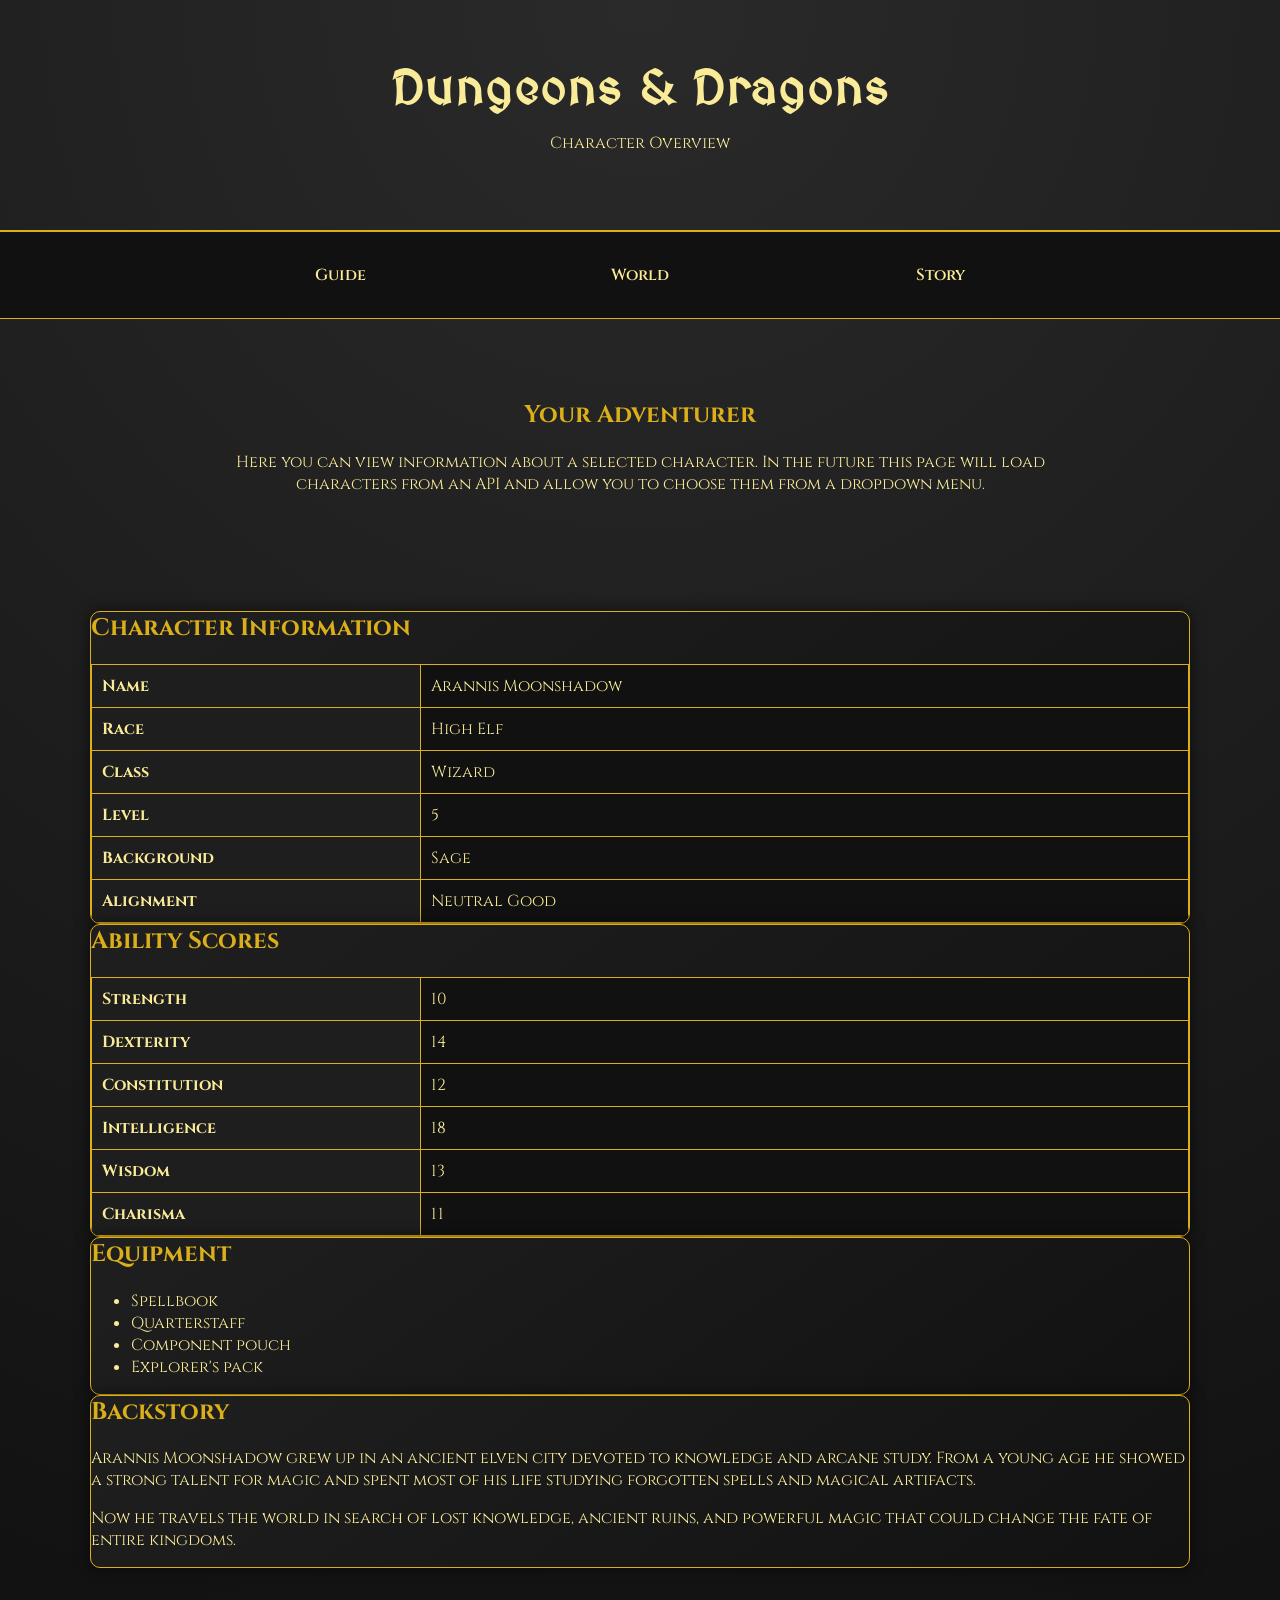
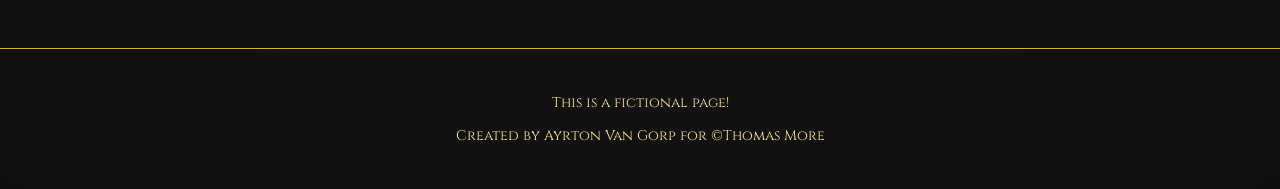
==== Ayrton/student2page2.html @ 3ea4d3ad "Initial commit (vorige repository in deze gekopieerd + aanpassingen aan student2page1)" ====
<!doctype html>
<!-- Name: Ayrton Van Gorp
    Class: 1ITF04
    R-number: r1056967
     -->
<html lang="en">
<head>
    <meta charset="UTF-8">
    <meta name="viewport" content="width=device-width, initial-scale=1.0">
    <title>D&D Character</title>

    <link href="https://fonts.googleapis.com/css2?family=Cinzel:wght@400;600&family=MedievalSharp&display=swap"
          rel="stylesheet">
    <link rel="stylesheet" href="./css/student2.css">

</head>

<body>

<header>
    <h1>Dungeons & Dragons</h1>
    <p>Character Overview</p>
</header>

<nav>

    <div class="navbar-menu">

        <div class="nav-item">
            <a class="nav-link">Guide</a>
            <div class="popover-menu">
                <a href="student2page1.html">Tutorial</a>
                <a href="../lyonn/student4page1.html">Mechanics</a>
            </div>
        </div>

        <div class="nav-item">
            <a class="nav-link">World</a>
            <div class="popover-menu">
                <a href="../Raffaele/student1page1.html">Worldbuilding</a>
                <a href="../lyonn/student4page2.html">Important Events</a>
                <a href="../Raffaele/student1page2.html">Important NPCs</a>
            </div>
        </div>

        <div class="nav-item">
            <a class="nav-link">Story</a>
            <div class="popover-menu">
                <a href="student2page2.html">Characters</a>
                <a href="../Eufrânio/student3page2.html">Rolls</a>
                <a href="../Eufrânio/student3page1.html">Log</a>
            </div>
        </div>

    </div>

</nav>

<section class="hero">
    <h2>Your Adventurer</h2>
    <p>
        Here you can view information about a selected character.
        In the future this page will load characters from an API
        and allow you to choose them from a dropdown menu.
    </p>
</section>

<div class="container">

    <div class="card">

        <h2>Character Information</h2>

        <table class="character-table">

            <tr>
                <th>Name</th>
                <td>Arannis Moonshadow</td>
            </tr>

            <tr>
                <th>Race</th>
                <td>High Elf</td>
            </tr>

            <tr>
                <th>Class</th>
                <td>Wizard</td>
            </tr>

            <tr>
                <th>Level</th>
                <td>5</td>
            </tr>

            <tr>
                <th>Background</th>
                <td>Sage</td>
            </tr>

            <tr>
                <th>Alignment</th>
                <td>Neutral Good</td>
            </tr>

        </table>

    </div>

    <div class="card">

        <h2>Ability Scores</h2>

        <table class="character-table">

            <tr>
                <th>Strength</th>
                <td>10</td>
            </tr>

            <tr>
                <th>Dexterity</th>
                <td>14</td>
            </tr>

            <tr>
                <th>Constitution</th>
                <td>12</td>
            </tr>

            <tr>
                <th>Intelligence</th>
                <td>18</td>
            </tr>

            <tr>
                <th>Wisdom</th>
                <td>13</td>
            </tr>

            <tr>
                <th>Charisma</th>
                <td>11</td>
            </tr>

        </table>

    </div>

    <div class="card">

        <h2>Equipment</h2>

        <ul>
            <li>Spellbook</li>
            <li>Quarterstaff</li>
            <li>Component pouch</li>
            <li>Explorer's pack</li>
        </ul>

    </div>

    <div class="card">

        <h2>Backstory</h2>

        <p>
            Arannis Moonshadow grew up in an ancient elven city devoted to knowledge and arcane study.
            From a young age he showed a strong talent for magic and spent most of his life studying
            forgotten spells and magical artifacts.
        </p>

        <p>
            Now he travels the world in search of lost knowledge, ancient ruins, and powerful magic
            that could change the fate of entire kingdoms.
        </p>

    </div>

</div>

<footer>
    <p>This is a fictional page!</p>
    <p>Created by Ayrton Van Gorp for &copy;<a href="https://www.thomasmore.be/">Thomas More</a></p>
</footer>

</body>
</html>
---- Ayrton/css/student2.css ----
:root {
       --primary: #f9eb98;
       --secondary: #DBAF1A;
       --dark: #1b1b1b;
   }

body {
    margin: 0;
    font-family: 'Cinzel', serif;
    background: radial-gradient(circle at top, #2a2a2a, #0f0f0f);
    color: var(--primary);
}

header {
    text-align: center;
    padding: 60px 20px;
    border-bottom: 2px solid var(--secondary);
}

header h1 {
    font-family: 'MedievalSharp', cursive;
    font-size: 48px;
    letter-spacing: 2px;
    margin: 0;
}

 header h1 a {
     display: flex;
     flex-direction: column;
     align-items: center;

     color: inherit;
     text-decoration: none;
 }

 header h1 a:hover {
     color: inherit;
     text-decoration: none;
 }

 .logo {
     display: block;
     margin-bottom: 10px;
 }

header p {
    color: var(--primary);
}

nav {
    display: flex;
    justify-content: center;
    gap: 30px;
    padding: 20px;
    background: #111;
    border-bottom: 1px solid var(--secondary);
}

nav a {
    color: var(--primary);
    text-decoration: none;
    font-weight: 600;
    transition: .2s;
}

nav a:hover {
    color: var(--secondary);
}

.navbar-menu {
    display: flex;
    justify-content: space-around;
    width: 100%;
    max-width: 900px;
}

.nav-item {
    position: relative;
    flex: 1;
    text-align: center;
}

.nav-link {
    display: block;
    padding: 12px;
    cursor: pointer;
    color: var(--primary);
}

.nav-link:hover {
    color: var(--secondary);
}

.popover-menu {
    position: absolute;
    top: 100%;
    left: 50%;
    transform: translateX(-50%);
    background: #1b1b1b;
    border: 1px solid var(--secondary);
    display: none;
    flex-direction: column;
    min-width: 180px;
    z-index: 1000;
}

.popover-menu a {
    padding: 8px 16px;
    text-decoration: none;
    display: block;
}

.popover-menu a:hover {
    color: var(--secondary);
}

.nav-item:hover .popover-menu,
.nav-item .popover-menu:hover {
    display: flex;
}

.hero {
    text-align: center;
    padding: 60px 20px;
    max-width: 900px;
    margin: auto;
}

.hero h2 {
    color: var(--secondary);
}

.hero p {
    color: var(--primary);
}

.container {
    max-width: 1100px;
    margin: auto;
    padding: 40px 20px;
}

.card {
    background: linear-gradient(145deg, #1f1f1f, #121212);
    border: 1px solid var(--secondary);
    border-radius: 10px;
    padding: 0;
    color: var(--primary);
    box-shadow: 0 0 15px rgba(0, 0, 0, 0.6);
    transition: .25s;
    position: relative;
    overflow: hidden;
}

.card-body {
    padding: 25px;
    color: var(--primary);
}

.card-title {
    color: var(--secondary);
}

.card-text {
    color: var(--primary);
}

.card:hover {
    transform: translateY(-5px);
    box-shadow: 0 10px 25px rgba(0, 0, 0, 0.9);
}

.card::before {
    content: "";
    position: absolute;
    inset: 0;
    background: linear-gradient(
            120deg,
            transparent,
            rgba(255, 255, 255, 0.05),
            transparent
    );
    opacity: 0;
    transition: .3s;
    pointer-events: none;
}

.card:hover::before {
    opacity: 1;
}

.card h2 {
    margin-top: 0;
    color: var(--secondary);
}

.card p,
.card li {
    color: var(--primary);
}

.card strong {
    color: var(--secondary);
}

.badge {
    background-color: var(--secondary);
    color: var(--dark);
    font-family: 'Cinzel', serif;
}

.btn {
    background: var(--secondary);
    border: 1px solid var(--secondary);
    color: var(--dark);
    padding: 12px 22px;
    font-size: 16px;
    font-family: 'Cinzel', serif;
    cursor: pointer;
    border-radius: 6px;
    text-decoration: none;
    transition: .2s;
}

.btn:hover {
    background: var(--primary);
    border-color: var(--primary);
    color: var(--dark);
}

.dice {
    font-size: 28px;
    margin-top: 15px;
}

.character-table {
    width: 100%;
    border-collapse: collapse;
    margin-top: 10px;
}

.character-table th,
.character-table td {
    border: 1px solid var(--secondary);
    padding: 10px;
    text-align: left;
}

.character-table th {
    background: #1e1e1e;
    color: var(--primary);
    width: 30%;
}

.character-table td {
    background: #111;
    color: var(--primary);
}

footer {
    text-align: center;
    padding: 30px;
    border-top: 1px solid var(--secondary);
    margin-top: 40px;
    font-size: 14px;
    color: var(--primary);
}

footer a {
    color: var(--primary);
    text-decoration: none;
}

footer a:hover {
    color: var(--secondary);
}

/* Small screens */
@media (max-width: 767px) {

    header {
        padding: 40px 15px;
    }

    header h1 {
        font-size: 36px;
    }

    nav {
        padding: 15px 10px;
    }

    .navbar-menu {
        flex-direction: column;
        gap: 5px;
    }

    .nav-item {
        width: 100%;
    }

    .popover-menu {
        position: static;
        transform: none;
        width: 100%;
    }

    .hero {
        padding: 40px 20px;
    }

    .container {
        padding: 30px 15px;
    }

    .card-body {
        padding: 20px;
    }
}


/* Medium screens */
@media (min-width: 768px) {

    .navbar-menu {
        flex-direction: row;
    }

    .hero {
        padding: 60px 20px;
    }
}


/* Large screens */
@media (min-width: 992px) {

    header h1 {
        font-size: 48px;
    }

    .card-body {
        padding: 25px;
    }
}
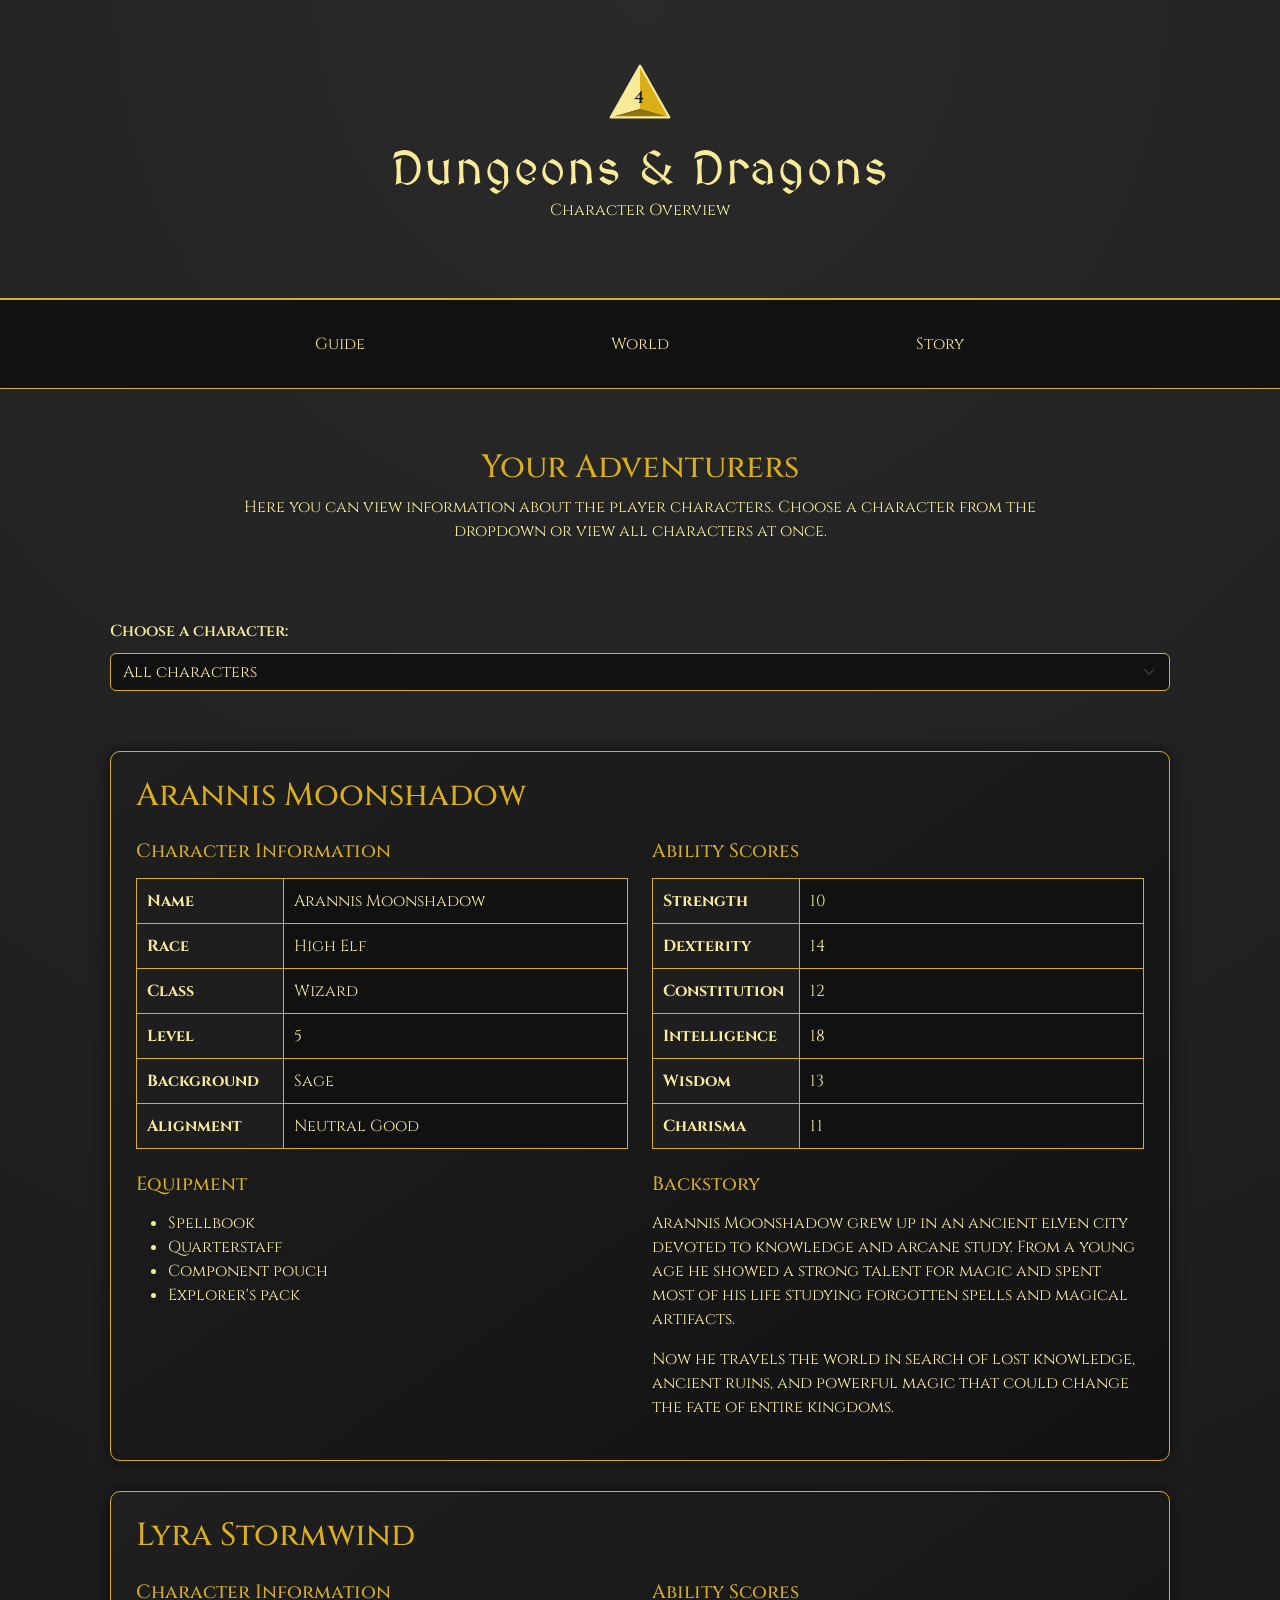
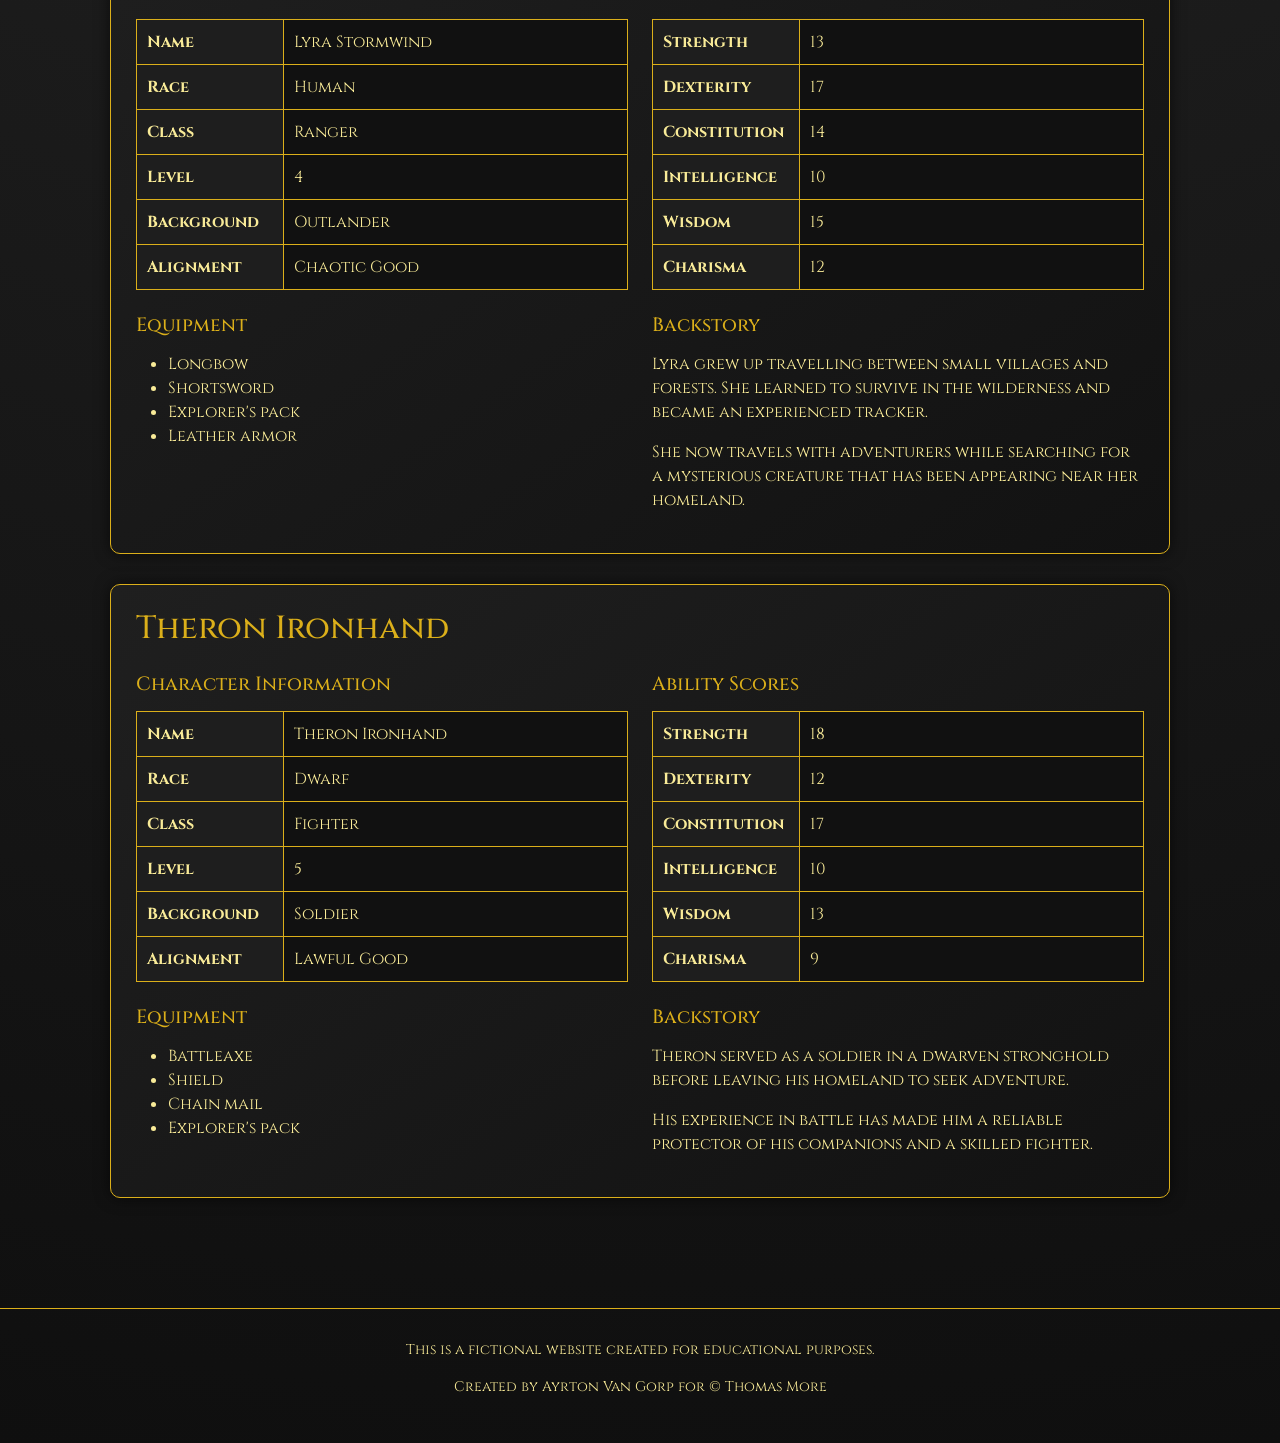
==== commit d5c452d4: "Aanpassingen student2page2" ====
--- a/Ayrton/student2page2.html
+++ b/Ayrton/student2page2.html
@@ -2,30 +2,81 @@
 <!-- Name: Ayrton Van Gorp
     Class: 1ITF04
     R-number: r1056967
-     -->
+-->
 <html lang="en">
+
 <head>
     <meta charset="UTF-8">
     <meta name="viewport" content="width=device-width, initial-scale=1.0">
+
+    <meta name="author" content="Ayrton Van Gorp">
+    <meta name="description" content="Information about the player characters in the Dungeons & Dragons campaign">
+
     <title>D&D Character</title>
 
+    <!-- Google Fonts -->
     <link href="https://fonts.googleapis.com/css2?family=Cinzel:wght@400;600&family=MedievalSharp&display=swap"
           rel="stylesheet">
+
+    <!-- Bootstrap -->
+    <link href="../common/css/bootstrap.min.css"
+          rel="stylesheet">
+
+    <!-- CSS Stylesheet -->
     <link rel="stylesheet" href="./css/student2.css">
-
 </head>
-
 <body>
-
 <header>
-    <h1>Dungeons & Dragons</h1>
+    <h1>
+        <a href="../index.html" aria-label="Go to homepage">
+            <svg
+                    class="logo"
+                    width="70"
+                    height="70"
+                    viewBox="0 0 100 100"
+                    xmlns="http://www.w3.org/2000/svg"
+                    aria-hidden="true"
+            >
+                <polygon
+                        points="50,8 8,82 50,70"
+                        fill="#f9eb98"
+                />
+                <polygon
+                        points="50,8 92,82 50,70"
+                        fill="#DBAF1A"
+                />
+                <polygon
+                        points="8,82 92,82 50,70"
+                        fill="#8f7310"
+                />
+                <polygon
+                        points="50,8 92,82 8,82"
+                        fill="none"
+                        stroke="#f9eb98"
+                        stroke-width="3"
+                        stroke-linejoin="round"
+                />
+                <text
+                        x="50"
+                        y="62"
+                        text-anchor="middle"
+                        font-family="Cinzel, serif"
+                        font-size="24"
+                        font-weight="600"
+                        fill="#1b1b1b"
+                >
+                    4
+                </text>
+            </svg>
+            Dungeons & Dragons
+        </a>
+    </h1>
+
     <p>Character Overview</p>
 </header>
-
+<!-- Navigation -->
 <nav>
-
     <div class="navbar-menu">
-
         <div class="nav-item">
             <a class="nav-link">Guide</a>
             <div class="popover-menu">
@@ -33,6 +84,7 @@
                 <a href="../lyonn/student4page1.html">Mechanics</a>
             </div>
         </div>
+
 
         <div class="nav-item">
             <a class="nav-link">World</a>
@@ -42,7 +94,6 @@
                 <a href="../Raffaele/student1page2.html">Important NPCs</a>
             </div>
         </div>
-
         <div class="nav-item">
             <a class="nav-link">Story</a>
             <div class="popover-menu">
@@ -51,138 +102,345 @@
                 <a href="../Eufrânio/student3page1.html">Log</a>
             </div>
         </div>
-
     </div>
-
 </nav>
-
-<section class="hero">
-    <h2>Your Adventurer</h2>
+<main>
+    <section class="hero">
+        <h2>Your Adventurers</h2>
+        <p>
+            Here you can view information about the player characters.
+            Choose a character from the dropdown or view all characters at once.
+        </p>
+    </section>
+    <section
+            class="character-selector container"
+            aria-label="Character selection"
+    >
+        <label for="character-select">
+            Choose a character:
+        </label>
+        <select
+                id="character-select"
+                class="form-select"
+        >
+            <option value="all">All characters</option>
+            <option value="arannis">Arannis Moonshadow</option>
+            <option value="lyra">Lyra Stormwind</option>
+            <option value="theron">Theron Ironhand</option>
+        </select>
+    </section>
+    <section
+            class="container"
+            id="characters"
+            aria-label="Player characters"
+    >
+        <article
+                class="character card"
+                data-character="arannis"
+        >
+            <div class="card-body">
+                <h2>Arannis Moonshadow</h2>
+                <div class="row g-4">
+                    <div class="col-12 col-lg-6">
+                        <h3>Character Information</h3>
+                        <table class="character-table">
+                            <tr>
+                                <th>Name</th>
+                                <td>Arannis Moonshadow</td>
+                            </tr>
+                            <tr>
+                                <th>Race</th>
+                                <td>High Elf</td>
+                            </tr>
+                            <tr>
+                                <th>Class</th>
+                                <td>Wizard</td>
+                            </tr>
+                            <tr>
+                                <th>Level</th>
+                                <td>5</td>
+                            </tr>
+                            <tr>
+                                <th>Background</th>
+                                <td>Sage</td>
+                            </tr>
+                            <tr>
+                                <th>Alignment</th>
+                                <td>Neutral Good</td>
+                            </tr>
+                        </table>
+                    </div>
+                    <div class="col-12 col-lg-6">
+                        <h3>Ability Scores</h3>
+                        <table class="character-table">
+                            <tr>
+                                <th>Strength</th>
+                                <td>10</td>
+                            </tr>
+                            <tr>
+                                <th>Dexterity</th>
+                                <td>14</td>
+                            </tr>
+                            <tr>
+                                <th>Constitution</th>
+                                <td>12</td>
+                            </tr>
+                            <tr>
+                                <th>Intelligence</th>
+                                <td>18</td>
+                            </tr>
+                            <tr>
+                                <th>Wisdom</th>
+                                <td>13</td>
+                            </tr>
+                            <tr>
+                                <th>Charisma</th>
+                                <td>11</td>
+                            </tr>
+                        </table>
+                    </div>
+                    <div class="col-12 col-lg-6">
+                        <h3>Equipment</h3>
+                        <ul>
+                            <li>Spellbook</li>
+                            <li>Quarterstaff</li>
+                            <li>Component pouch</li>
+                            <li>Explorer's pack</li>
+                        </ul>
+                    </div>
+                    <div class="col-12 col-lg-6">
+                        <h3>Backstory</h3>
+                        <p>
+                            Arannis Moonshadow grew up in an ancient elven city devoted
+                            to knowledge and arcane study. From a young age he showed a
+                            strong talent for magic and spent most of his life studying
+                            forgotten spells and magical artifacts.
+                        </p>
+                        <p>
+                            Now he travels the world in search of lost knowledge,
+                            ancient ruins, and powerful magic that could change the
+                            fate of entire kingdoms.
+                        </p>
+                    </div>
+                </div>
+            </div>
+        </article>
+        <article
+                class="character card"
+                data-character="lyra"
+        >
+            <div class="card-body">
+                <h2>Lyra Stormwind</h2>
+                <div class="row g-4">
+                    <div class="col-12 col-lg-6">
+                        <h3>Character Information</h3>
+                        <table class="character-table">
+                            <tr>
+                                <th>Name</th>
+                                <td>Lyra Stormwind</td>
+                            </tr>
+                            <tr>
+                                <th>Race</th>
+                                <td>Human</td>
+                            </tr>
+                            <tr>
+                                <th>Class</th>
+                                <td>Ranger</td>
+                            </tr>
+                            <tr>
+                                <th>Level</th>
+                                <td>4</td>
+                            </tr>
+                            <tr>
+                                <th>Background</th>
+                                <td>Outlander</td>
+                            </tr>
+                            <tr>
+                                <th>Alignment</th>
+                                <td>Chaotic Good</td>
+                            </tr>
+                        </table>
+                    </div>
+                    <div class="col-12 col-lg-6">
+                        <h3>Ability Scores</h3>
+                        <table class="character-table">
+                            <tr>
+                                <th>Strength</th>
+                                <td>13</td>
+                            </tr>
+                            <tr>
+                                <th>Dexterity</th>
+                                <td>17</td>
+                            </tr>
+                            <tr>
+                                <th>Constitution</th>
+                                <td>14</td>
+                            </tr>
+                            <tr>
+                                <th>Intelligence</th>
+                                <td>10</td>
+                            </tr>
+                            <tr>
+                                <th>Wisdom</th>
+                                <td>15</td>
+                            </tr>
+                            <tr>
+                                <th>Charisma</th>
+                                <td>12</td>
+                            </tr>
+                        </table>
+                    </div>
+                    <div class="col-12 col-lg-6">
+                        <h3>Equipment</h3>
+                        <ul>
+                            <li>Longbow</li>
+                            <li>Shortsword</li>
+                            <li>Explorer's pack</li>
+                            <li>Leather armor</li>
+                        </ul>
+                    </div>
+                    <div class="col-12 col-lg-6">
+                        <h3>Backstory</h3>
+                        <p>
+                            Lyra grew up travelling between small villages and forests.
+                            She learned to survive in the wilderness and became an
+                            experienced tracker.
+                        </p>
+                        <p>
+                            She now travels with adventurers while searching for a
+                            mysterious creature that has been appearing near her homeland.
+                        </p>
+                    </div>
+                </div>
+            </div>
+        </article>
+        <article
+                class="character card"
+                data-character="theron"
+        >
+            <div class="card-body">
+                <h2>Theron Ironhand</h2>
+                <div class="row g-4">
+                    <div class="col-12 col-lg-6">
+                        <h3>Character Information</h3>
+                        <table class="character-table">
+                            <tr>
+                                <th>Name</th>
+                                <td>Theron Ironhand</td>
+                            </tr>
+                            <tr>
+                                <th>Race</th>
+                                <td>Dwarf</td>
+                            </tr>
+                            <tr>
+                                <th>Class</th>
+                                <td>Fighter</td>
+                            </tr>
+                            <tr>
+                                <th>Level</th>
+                                <td>5</td>
+                            </tr>
+                            <tr>
+                                <th>Background</th>
+                                <td>Soldier</td>
+                            </tr>
+                            <tr>
+                                <th>Alignment</th>
+                                <td>Lawful Good</td>
+                            </tr>
+                        </table>
+                    </div>
+                    <div class="col-12 col-lg-6">
+                        <h3>Ability Scores</h3>
+                        <table class="character-table">
+                            <tr>
+                                <th>Strength</th>
+                                <td>18</td>
+                            </tr>
+                            <tr>
+                                <th>Dexterity</th>
+                                <td>12</td>
+                            </tr>
+                            <tr>
+                                <th>Constitution</th>
+                                <td>17</td>
+                            </tr>
+                            <tr>
+                                <th>Intelligence</th>
+                                <td>10</td>
+                            </tr>
+                            <tr>
+                                <th>Wisdom</th>
+                                <td>13</td>
+                            </tr>
+                            <tr>
+                                <th>Charisma</th>
+                                <td>9</td>
+                            </tr>
+                        </table>
+                    </div>
+                    <div class="col-12 col-lg-6">
+                        <h3>Equipment</h3>
+                        <ul>
+                            <li>Battleaxe</li>
+                            <li>Shield</li>
+                            <li>Chain mail</li>
+                            <li>Explorer's pack</li>
+                        </ul>
+                    </div>
+                    <div class="col-12 col-lg-6">
+                        <h3>Backstory</h3>
+                        <p>
+                            Theron served as a soldier in a dwarven stronghold before
+                            leaving his homeland to seek adventure.
+                        </p>
+                        <p>
+                            His experience in battle has made him a reliable protector
+                            of his companions and a skilled fighter.
+                        </p>
+                    </div>
+                </div>
+            </div>
+        </article>
+    </section>
+</main>
+<footer>
     <p>
-        Here you can view information about a selected character.
-        In the future this page will load characters from an API
-        and allow you to choose them from a dropdown menu.
+        This is a fictional website created for educational purposes.
     </p>
-</section>
-
-<div class="container">
-
-    <div class="card">
-
-        <h2>Character Information</h2>
-
-        <table class="character-table">
-
-            <tr>
-                <th>Name</th>
-                <td>Arannis Moonshadow</td>
-            </tr>
-
-            <tr>
-                <th>Race</th>
-                <td>High Elf</td>
-            </tr>
-
-            <tr>
-                <th>Class</th>
-                <td>Wizard</td>
-            </tr>
-
-            <tr>
-                <th>Level</th>
-                <td>5</td>
-            </tr>
-
-            <tr>
-                <th>Background</th>
-                <td>Sage</td>
-            </tr>
-
-            <tr>
-                <th>Alignment</th>
-                <td>Neutral Good</td>
-            </tr>
-
-        </table>
-
-    </div>
-
-    <div class="card">
-
-        <h2>Ability Scores</h2>
-
-        <table class="character-table">
-
-            <tr>
-                <th>Strength</th>
-                <td>10</td>
-            </tr>
-
-            <tr>
-                <th>Dexterity</th>
-                <td>14</td>
-            </tr>
-
-            <tr>
-                <th>Constitution</th>
-                <td>12</td>
-            </tr>
-
-            <tr>
-                <th>Intelligence</th>
-                <td>18</td>
-            </tr>
-
-            <tr>
-                <th>Wisdom</th>
-                <td>13</td>
-            </tr>
-
-            <tr>
-                <th>Charisma</th>
-                <td>11</td>
-            </tr>
-
-        </table>
-
-    </div>
-
-    <div class="card">
-
-        <h2>Equipment</h2>
-
-        <ul>
-            <li>Spellbook</li>
-            <li>Quarterstaff</li>
-            <li>Component pouch</li>
-            <li>Explorer's pack</li>
-        </ul>
-
-    </div>
-
-    <div class="card">
-
-        <h2>Backstory</h2>
-
-        <p>
-            Arannis Moonshadow grew up in an ancient elven city devoted to knowledge and arcane study.
-            From a young age he showed a strong talent for magic and spent most of his life studying
-            forgotten spells and magical artifacts.
-        </p>
-
-        <p>
-            Now he travels the world in search of lost knowledge, ancient ruins, and powerful magic
-            that could change the fate of entire kingdoms.
-        </p>
-
-    </div>
-
-</div>
-
-<footer>
-    <p>This is a fictional page!</p>
-    <p>Created by Ayrton Van Gorp for &copy;<a href="https://www.thomasmore.be/">Thomas More</a></p>
+    <p>
+        Created by Ayrton Van Gorp for
+        &copy;
+        <a href="https://www.thomasmore.be/">
+            Thomas More
+        </a>
+    </p>
 </footer>
+
+<!-- Character filter -->
+<script>
+    const characterSelect = document.getElementById("character-select");
+    const characters = document.querySelectorAll(".character");
+
+    characterSelect.addEventListener("change", function () {
+
+        const selectedCharacter = this.value;
+
+        characters.forEach(function (character) {
+
+            if (
+                selectedCharacter === "all" ||
+                character.dataset.character === selectedCharacter
+            ) {
+                character.style.display = "";
+            } else {
+                character.style.display = "none";
+            }
+
+        });
+
+    });
+</script>
 
 </body>
 </html>
--- a/Ayrton/css/student2.css
+++ b/Ayrton/css/student2.css
@@ -1,345 +1,370 @@
- :root {
-       --primary: #f9eb98;
-       --secondary: #DBAF1A;
-       --dark: #1b1b1b;
-   }
+:root {
+    --primary: #f9eb98;
+    --secondary: #DBAF1A;
+    --dark: #1b1b1b;
+}
 
 body {
     margin: 0;
     font-family: 'Cinzel', serif;
     background: radial-gradient(circle at top, #2a2a2a, #0f0f0f);
     color: var(--primary);
-}
-
-header {
-    text-align: center;
-    padding: 60px 20px;
-    border-bottom: 2px solid var(--secondary);
-}
-
-header h1 {
-    font-family: 'MedievalSharp', cursive;
-    font-size: 48px;
-    letter-spacing: 2px;
-    margin: 0;
-}
-
- header h1 a {
-     display: flex;
-     flex-direction: column;
-     align-items: center;
-
-     color: inherit;
-     text-decoration: none;
- }
-
- header h1 a:hover {
-     color: inherit;
-     text-decoration: none;
- }
-
- .logo {
-     display: block;
-     margin-bottom: 10px;
- }
-
-header p {
-    color: var(--primary);
-}
-
-nav {
-    display: flex;
-    justify-content: center;
-    gap: 30px;
-    padding: 20px;
-    background: #111;
-    border-bottom: 1px solid var(--secondary);
-}
-
-nav a {
-    color: var(--primary);
-    text-decoration: none;
-    font-weight: 600;
-    transition: .2s;
-}
-
-nav a:hover {
-    color: var(--secondary);
-}
-
-.navbar-menu {
-    display: flex;
-    justify-content: space-around;
-    width: 100%;
-    max-width: 900px;
-}
-
-.nav-item {
-    position: relative;
-    flex: 1;
-    text-align: center;
-}
-
-.nav-link {
-    display: block;
-    padding: 12px;
-    cursor: pointer;
-    color: var(--primary);
-}
-
-.nav-link:hover {
-    color: var(--secondary);
-}
-
-.popover-menu {
-    position: absolute;
-    top: 100%;
-    left: 50%;
-    transform: translateX(-50%);
-    background: #1b1b1b;
-    border: 1px solid var(--secondary);
-    display: none;
-    flex-direction: column;
-    min-width: 180px;
-    z-index: 1000;
-}
-
-.popover-menu a {
-    padding: 8px 16px;
-    text-decoration: none;
-    display: block;
-}
-
-.popover-menu a:hover {
-    color: var(--secondary);
-}
-
-.nav-item:hover .popover-menu,
-.nav-item .popover-menu:hover {
-    display: flex;
-}
-
-.hero {
-    text-align: center;
-    padding: 60px 20px;
-    max-width: 900px;
-    margin: auto;
-}
-
-.hero h2 {
-    color: var(--secondary);
-}
-
-.hero p {
-    color: var(--primary);
-}
-
-.container {
-    max-width: 1100px;
-    margin: auto;
-    padding: 40px 20px;
-}
-
-.card {
-    background: linear-gradient(145deg, #1f1f1f, #121212);
-    border: 1px solid var(--secondary);
-    border-radius: 10px;
-    padding: 0;
-    color: var(--primary);
-    box-shadow: 0 0 15px rgba(0, 0, 0, 0.6);
-    transition: .25s;
-    position: relative;
-    overflow: hidden;
-}
-
-.card-body {
-    padding: 25px;
-    color: var(--primary);
-}
-
-.card-title {
-    color: var(--secondary);
-}
-
-.card-text {
-    color: var(--primary);
-}
-
-.card:hover {
-    transform: translateY(-5px);
-    box-shadow: 0 10px 25px rgba(0, 0, 0, 0.9);
-}
-
-.card::before {
-    content: "";
-    position: absolute;
-    inset: 0;
-    background: linear-gradient(
-            120deg,
-            transparent,
-            rgba(255, 255, 255, 0.05),
-            transparent
-    );
-    opacity: 0;
-    transition: .3s;
-    pointer-events: none;
-}
-
-.card:hover::before {
-    opacity: 1;
-}
-
-.card h2 {
-    margin-top: 0;
-    color: var(--secondary);
-}
-
-.card p,
-.card li {
-    color: var(--primary);
-}
-
-.card strong {
-    color: var(--secondary);
-}
-
-.badge {
-    background-color: var(--secondary);
-    color: var(--dark);
-    font-family: 'Cinzel', serif;
-}
-
-.btn {
-    background: var(--secondary);
-    border: 1px solid var(--secondary);
-    color: var(--dark);
-    padding: 12px 22px;
-    font-size: 16px;
-    font-family: 'Cinzel', serif;
-    cursor: pointer;
-    border-radius: 6px;
-    text-decoration: none;
-    transition: .2s;
-}
-
-.btn:hover {
-    background: var(--primary);
-    border-color: var(--primary);
-    color: var(--dark);
-}
-
-.dice {
-    font-size: 28px;
-    margin-top: 15px;
-}
-
-.character-table {
-    width: 100%;
-    border-collapse: collapse;
-    margin-top: 10px;
-}
-
-.character-table th,
-.character-table td {
-    border: 1px solid var(--secondary);
-    padding: 10px;
-    text-align: left;
-}
-
-.character-table th {
-    background: #1e1e1e;
-    color: var(--primary);
-    width: 30%;
-}
-
-.character-table td {
-    background: #111;
-    color: var(--primary);
-}
-
-footer {
-    text-align: center;
-    padding: 30px;
-    border-top: 1px solid var(--secondary);
-    margin-top: 40px;
-    font-size: 14px;
-    color: var(--primary);
-}
-
-footer a {
-    color: var(--primary);
-    text-decoration: none;
-}
-
-footer a:hover {
-    color: var(--secondary);
-}
-
-/* Small screens */
-@media (max-width: 767px) {
 
     header {
-        padding: 40px 15px;
-    }
-
-    header h1 {
-        font-size: 36px;
+        text-align: center;
+        padding: 60px 20px;
+        border-bottom: 2px solid var(--secondary);
+
+        h1 {
+            font-family: 'MedievalSharp', cursive;
+            font-size: 48px;
+            letter-spacing: 2px;
+            margin: 0;
+
+            a {
+                display: flex;
+                flex-direction: column;
+                align-items: center;
+                color: inherit;
+                text-decoration: none;
+
+                &:hover {
+                    color: inherit;
+                    text-decoration: none;
+                }
+            }
+
+            @media (max-width: 767px) {
+                font-size: 36px;
+            }
+
+            @media (min-width: 992px) {
+                font-size: 48px;
+            }
+        }
+
+        .logo {
+            display: block;
+            margin-bottom: 10px;
+        }
+
+        p {
+            color: var(--primary);
+        }
+
+        @media (max-width: 767px) {
+            padding: 40px 15px;
+        }
     }
 
     nav {
-        padding: 15px 10px;
-    }
-
-    .navbar-menu {
-        flex-direction: column;
-        gap: 5px;
-    }
-
-    .nav-item {
+        display: flex;
+        justify-content: center;
+        gap: 30px;
+        padding: 20px;
+        background: #111;
+        border-bottom: 1px solid var(--secondary);
+
+        a {
+            color: var(--primary);
+            text-decoration: none;
+            font-weight: 600;
+            transition: .2s;
+
+            &:hover {
+                color: var(--secondary);
+            }
+        }
+
+        .navbar-menu {
+            display: flex;
+            justify-content: space-around;
+            width: 100%;
+            max-width: 900px;
+
+            @media (max-width: 767px) {
+                flex-direction: column;
+                gap: 5px;
+            }
+
+            @media (min-width: 768px) {
+                flex-direction: row;
+            }
+        }
+
+        .nav-item {
+            position: relative;
+            flex: 1;
+            text-align: center;
+
+            &:hover .popover-menu,
+            .popover-menu:hover {
+                display: flex;
+            }
+
+            @media (max-width: 767px) {
+                width: 100%;
+            }
+        }
+
+        .nav-link {
+            display: block;
+            padding: 12px;
+            cursor: pointer;
+            color: var(--primary);
+
+            &:hover {
+                color: var(--secondary);
+            }
+        }
+
+        .popover-menu {
+            position: absolute;
+            top: 100%;
+            left: 50%;
+            transform: translateX(-50%);
+            background: #1b1b1b;
+            border: 1px solid var(--secondary);
+            display: none;
+            flex-direction: column;
+            min-width: 180px;
+            z-index: 1000;
+
+            a {
+                padding: 8px 16px;
+                text-decoration: none;
+                display: block;
+
+                &:hover {
+                    color: var(--secondary);
+                }
+            }
+
+            @media (max-width: 767px) {
+                position: static;
+                transform: none;
+                width: 100%;
+            }
+        }
+
+        @media (max-width: 767px) {
+            padding: 15px 10px;
+        }
+    }
+
+    .hero {
+        text-align: center;
+        padding: 60px 20px;
+        max-width: 900px;
+        margin: auto;
+
+        h2 {
+            color: var(--secondary);
+        }
+
+        p {
+            color: var(--primary);
+        }
+
+        @media (max-width: 767px) {
+            padding: 40px 20px;
+        }
+
+        @media (min-width: 768px) {
+            padding: 60px 20px;
+        }
+    }
+
+    .container {
+        max-width: 1100px;
+        margin: auto;
+        padding: 40px 20px;
+
+        @media (max-width: 767px) {
+            padding: 30px 15px;
+        }
+    }
+
+    .character-selector {
+        padding-top: 0;
+        padding-bottom: 20px;
+
+        label {
+            display: block;
+            margin-bottom: 10px;
+            color: var(--primary);
+            font-weight: 600;
+        }
+
+        .form-select {
+            background-color: #111;
+            color: var(--primary);
+            border: 1px solid var(--secondary);
+            font-family: 'Cinzel', serif;
+
+            &:focus {
+                border-color: var(--secondary);
+                box-shadow: 0 0 0 0.2rem rgba(219, 175, 26, 0.25);
+            }
+
+            option {
+                background-color: #111;
+                color: var(--primary);
+            }
+        }
+    }
+
+    .character {
+        margin-bottom: 30px;
+
+        h3 {
+            color: var(--secondary);
+            font-size: 1.2rem;
+            margin-bottom: 15px;
+        }
+    }
+
+    .card {
+        background: linear-gradient(145deg, #1f1f1f, #121212);
+        border: 1px solid var(--secondary);
+        border-radius: 10px;
+        padding: 0;
+        color: var(--primary);
+        box-shadow: 0 0 15px rgba(0, 0, 0, 0.6);
+        transition: .25s;
+        position: relative;
+        overflow: hidden;
+
+        &:hover {
+            transform: translateY(-5px);
+            box-shadow: 0 10px 25px rgba(0, 0, 0, 0.9);
+
+            &::before {
+                opacity: 1;
+            }
+        }
+
+        &::before {
+            content: "";
+            position: absolute;
+            inset: 0;
+            background: linear-gradient(
+                    120deg,
+                    transparent,
+                    rgba(255, 255, 255, 0.05),
+                    transparent
+            );
+            opacity: 0;
+            transition: .3s;
+            pointer-events: none;
+        }
+
+        .card-body {
+            padding: 25px;
+            color: var(--primary);
+
+            @media (max-width: 767px) {
+                padding: 20px;
+            }
+
+            @media (min-width: 992px) {
+                padding: 25px;
+            }
+        }
+
+        .card-title {
+            color: var(--secondary);
+        }
+
+        .card-text {
+            color: var(--primary);
+        }
+
+        h2 {
+            margin-top: 0;
+            margin-bottom: 25px;
+            color: var(--secondary);
+        }
+
+        p,
+        li {
+            color: var(--primary);
+        }
+
+        strong {
+            color: var(--secondary);
+        }
+    }
+
+    .character-table {
         width: 100%;
-    }
-
-    .popover-menu {
-        position: static;
-        transform: none;
-        width: 100%;
-    }
-
-    .hero {
-        padding: 40px 20px;
-    }
-
-    .container {
-        padding: 30px 15px;
-    }
-
-    .card-body {
-        padding: 20px;
-    }
-}
-
-
-/* Medium screens */
-@media (min-width: 768px) {
-
-    .navbar-menu {
-        flex-direction: row;
-    }
-
-    .hero {
-        padding: 60px 20px;
-    }
-}
-
-
-/* Large screens */
-@media (min-width: 992px) {
-
-    header h1 {
-        font-size: 48px;
-    }
-
-    .card-body {
-        padding: 25px;
+        border-collapse: collapse;
+        margin-top: 10px;
+
+        th,
+        td {
+            border: 1px solid var(--secondary);
+            padding: 10px;
+            text-align: left;
+        }
+
+        th {
+            background: #1e1e1e;
+            color: var(--primary);
+            width: 30%;
+        }
+
+        td {
+            background: #111;
+            color: var(--primary);
+        }
+    }
+
+    .badge {
+        background-color: var(--secondary);
+        color: var(--dark);
+        font-family: 'Cinzel', serif;
+    }
+
+    .btn {
+        background: var(--secondary);
+        border: 1px solid var(--secondary);
+        color: var(--dark);
+        padding: 12px 22px;
+        font-size: 16px;
+        font-family: 'Cinzel', serif;
+        cursor: pointer;
+        border-radius: 6px;
+        text-decoration: none;
+        transition: .2s;
+
+        &:hover {
+            background: var(--primary);
+            border-color: var(--primary);
+            color: var(--dark);
+        }
+    }
+
+    .dice {
+        font-size: 28px;
+        margin-top: 15px;
+    }
+
+    footer {
+        text-align: center;
+        padding: 30px;
+        border-top: 1px solid var(--secondary);
+        margin-top: 40px;
+        font-size: 14px;
+        color: var(--primary);
+
+        a {
+            color: var(--primary);
+            text-decoration: none;
+
+            &:hover {
+                color: var(--secondary);
+            }
+        }
     }
 }
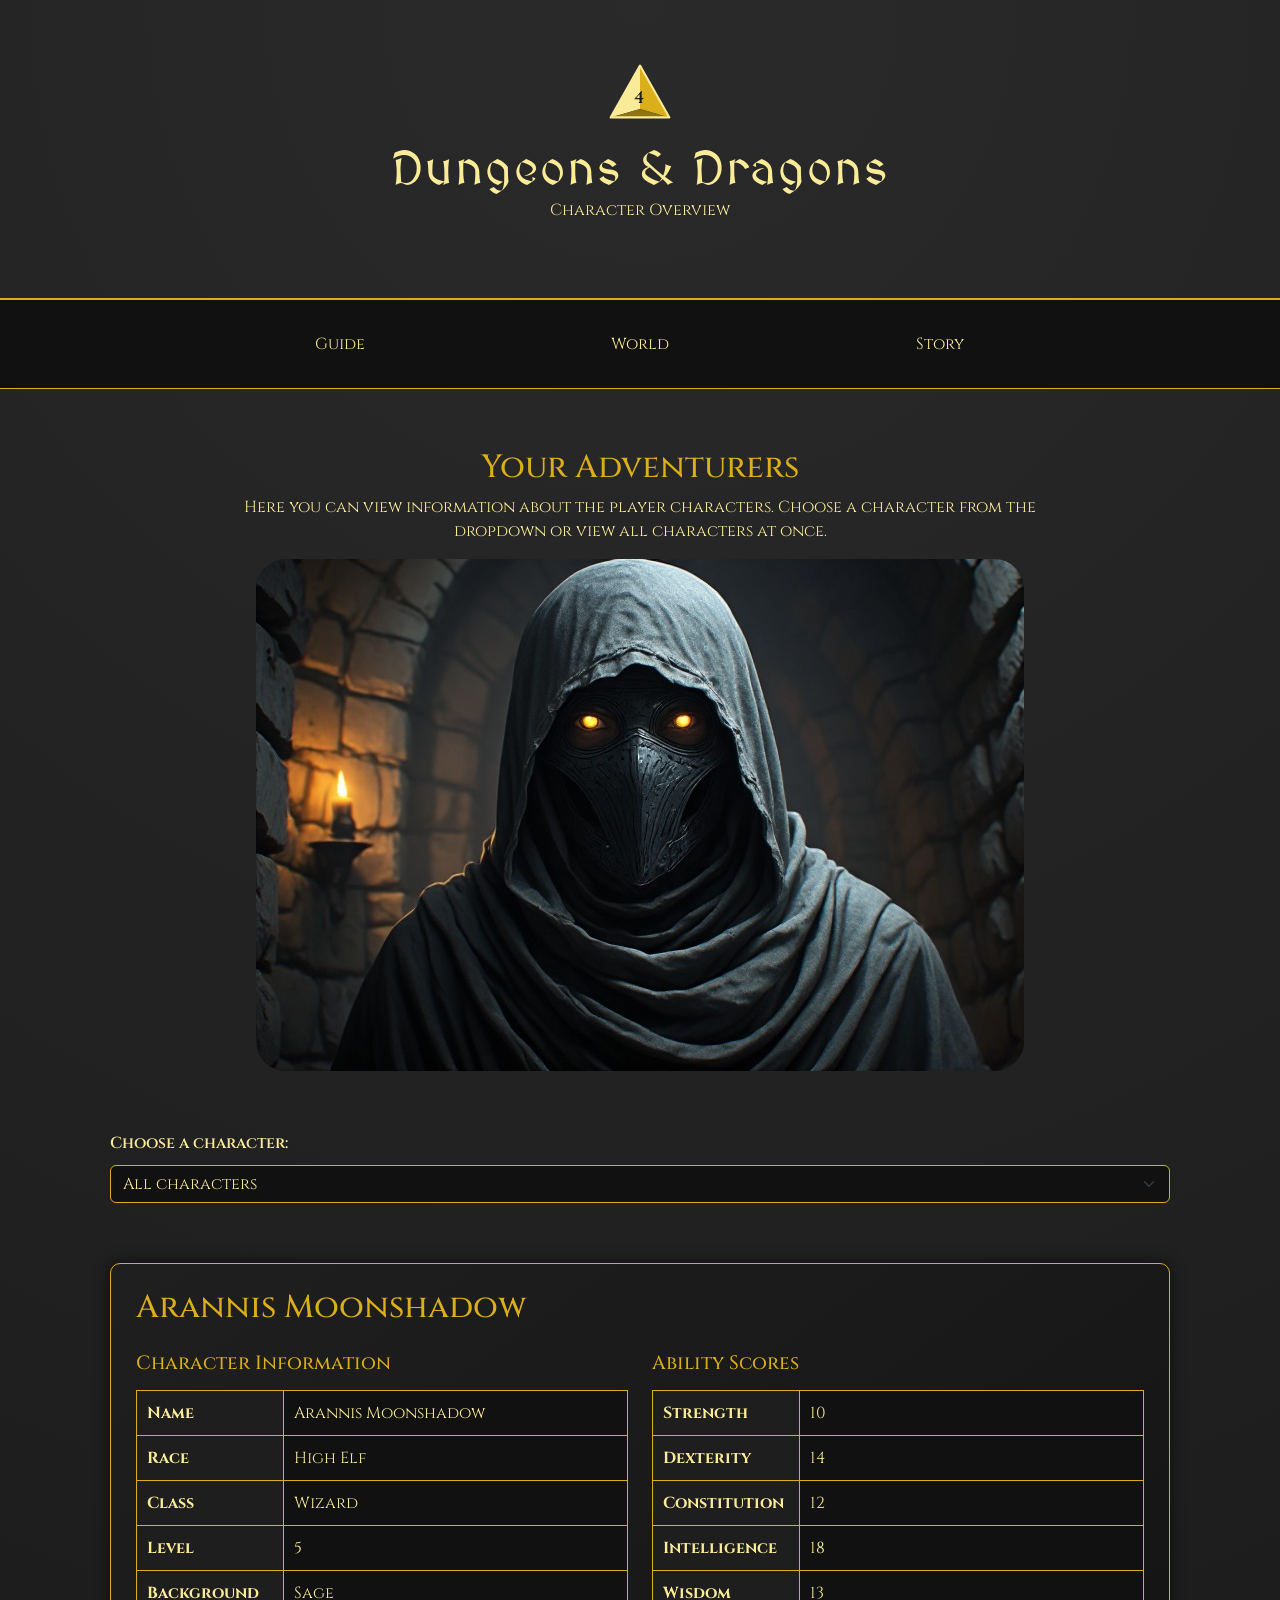
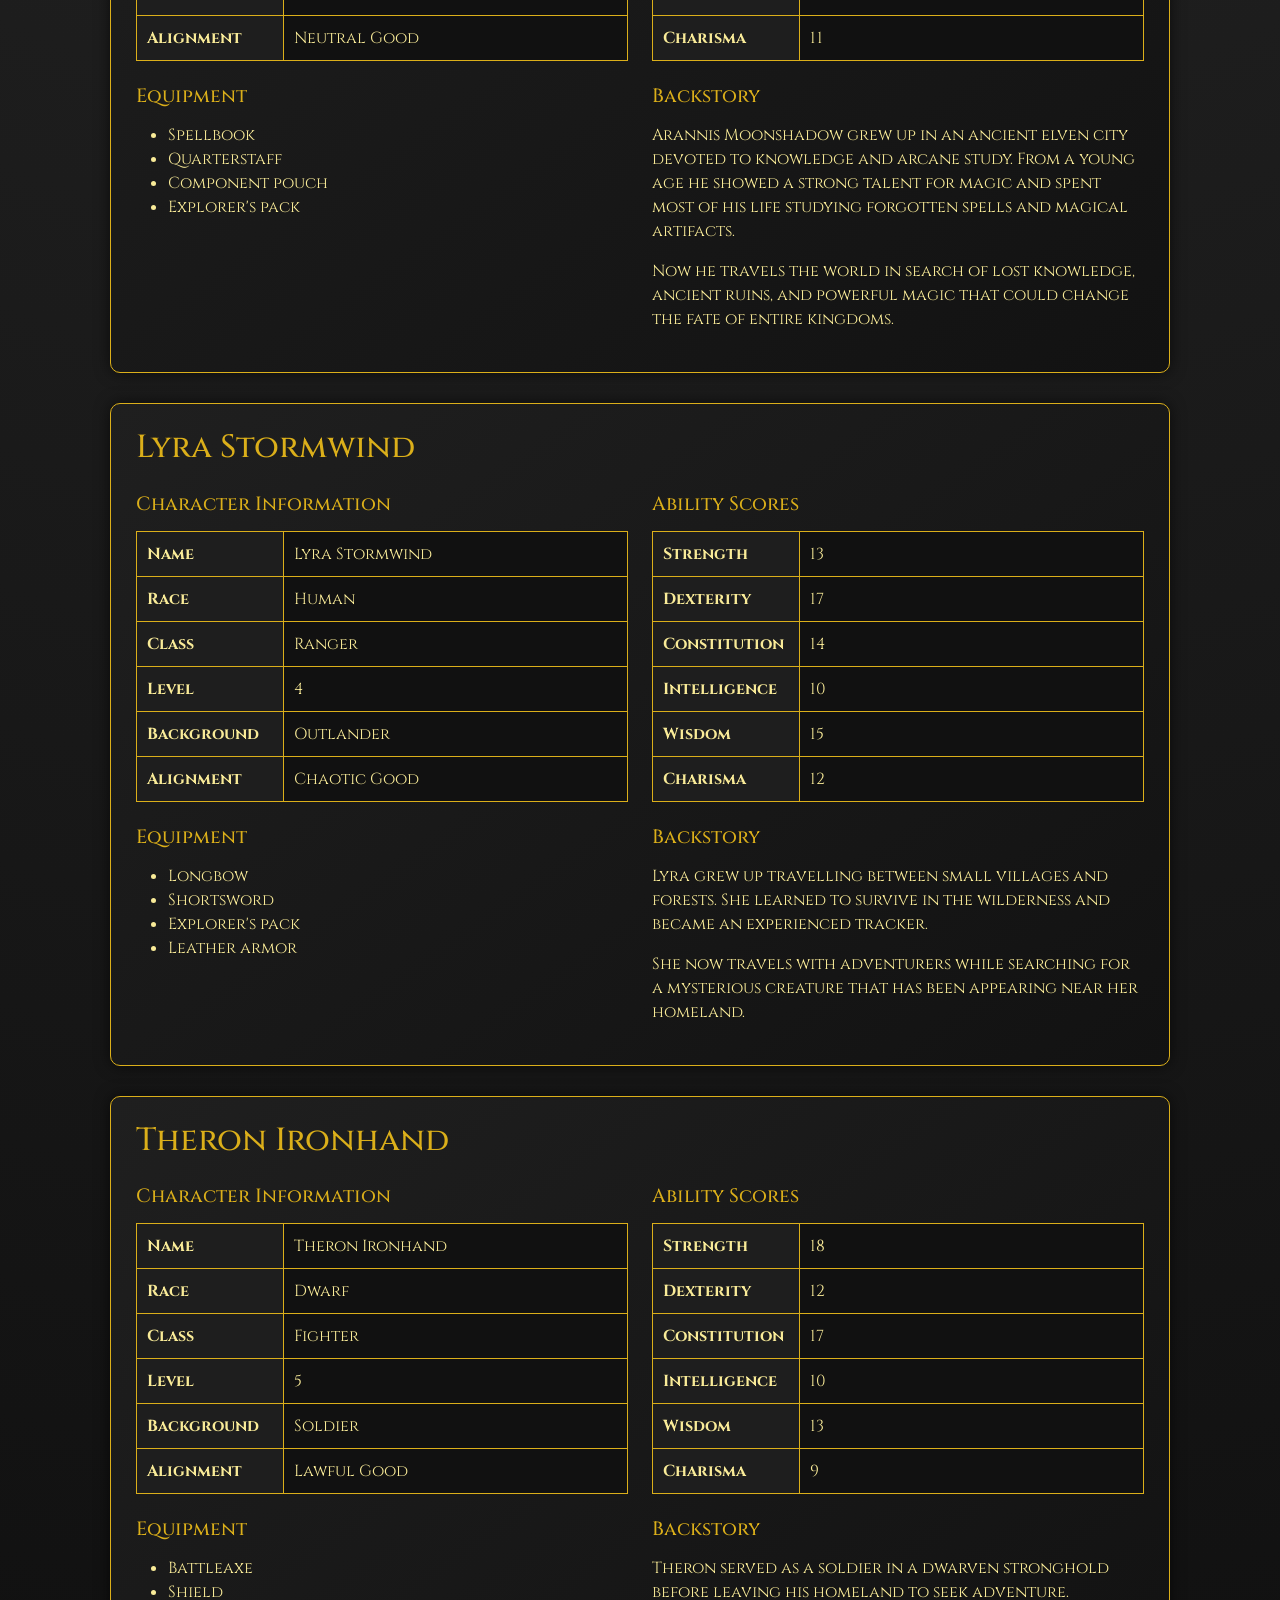
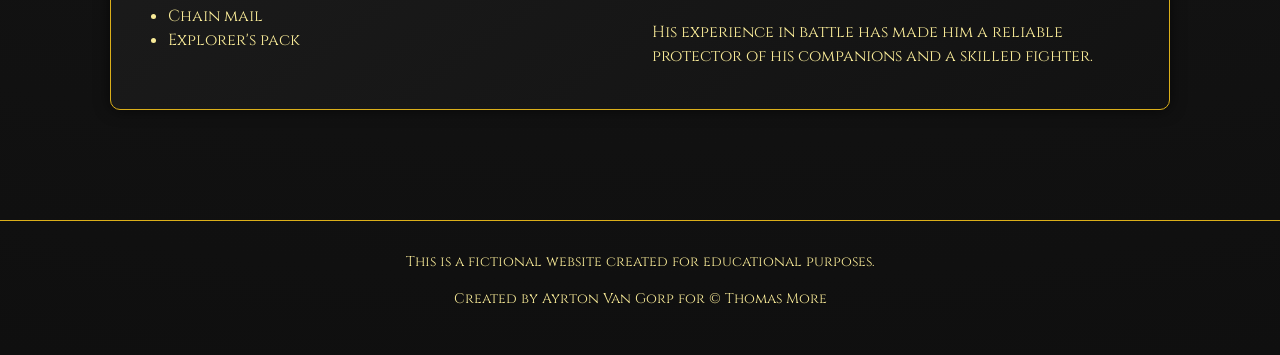
==== commit 6724a4ae: "Afbeeldingen toegevoegd" ====
--- a/Ayrton/student2page2.html
+++ b/Ayrton/student2page2.html
@@ -12,7 +12,7 @@
     <meta name="author" content="Ayrton Van Gorp">
     <meta name="description" content="Information about the player characters in the Dungeons & Dragons campaign">
 
-    <title>D&D Character</title>
+    <title>The Chaotic Four Party</title>
 
     <!-- Google Fonts -->
     <link href="https://fonts.googleapis.com/css2?family=Cinzel:wght@400;600&family=MedievalSharp&display=swap"
@@ -111,6 +111,7 @@
             Here you can view information about the player characters.
             Choose a character from the dropdown or view all characters at once.
         </p>
+        <img src="Images/Cloaked_Figure.jpg" alt="Hooded Figure standing in a dungeon">
     </section>
     <section
             class="character-selector container"
--- a/Ayrton/css/student2.css
+++ b/Ayrton/css/student2.css
@@ -164,6 +164,10 @@
 
         p {
             color: var(--primary);
+        }
+
+        img {
+            border-radius: 30px;
         }
 
         @media (max-width: 767px) {
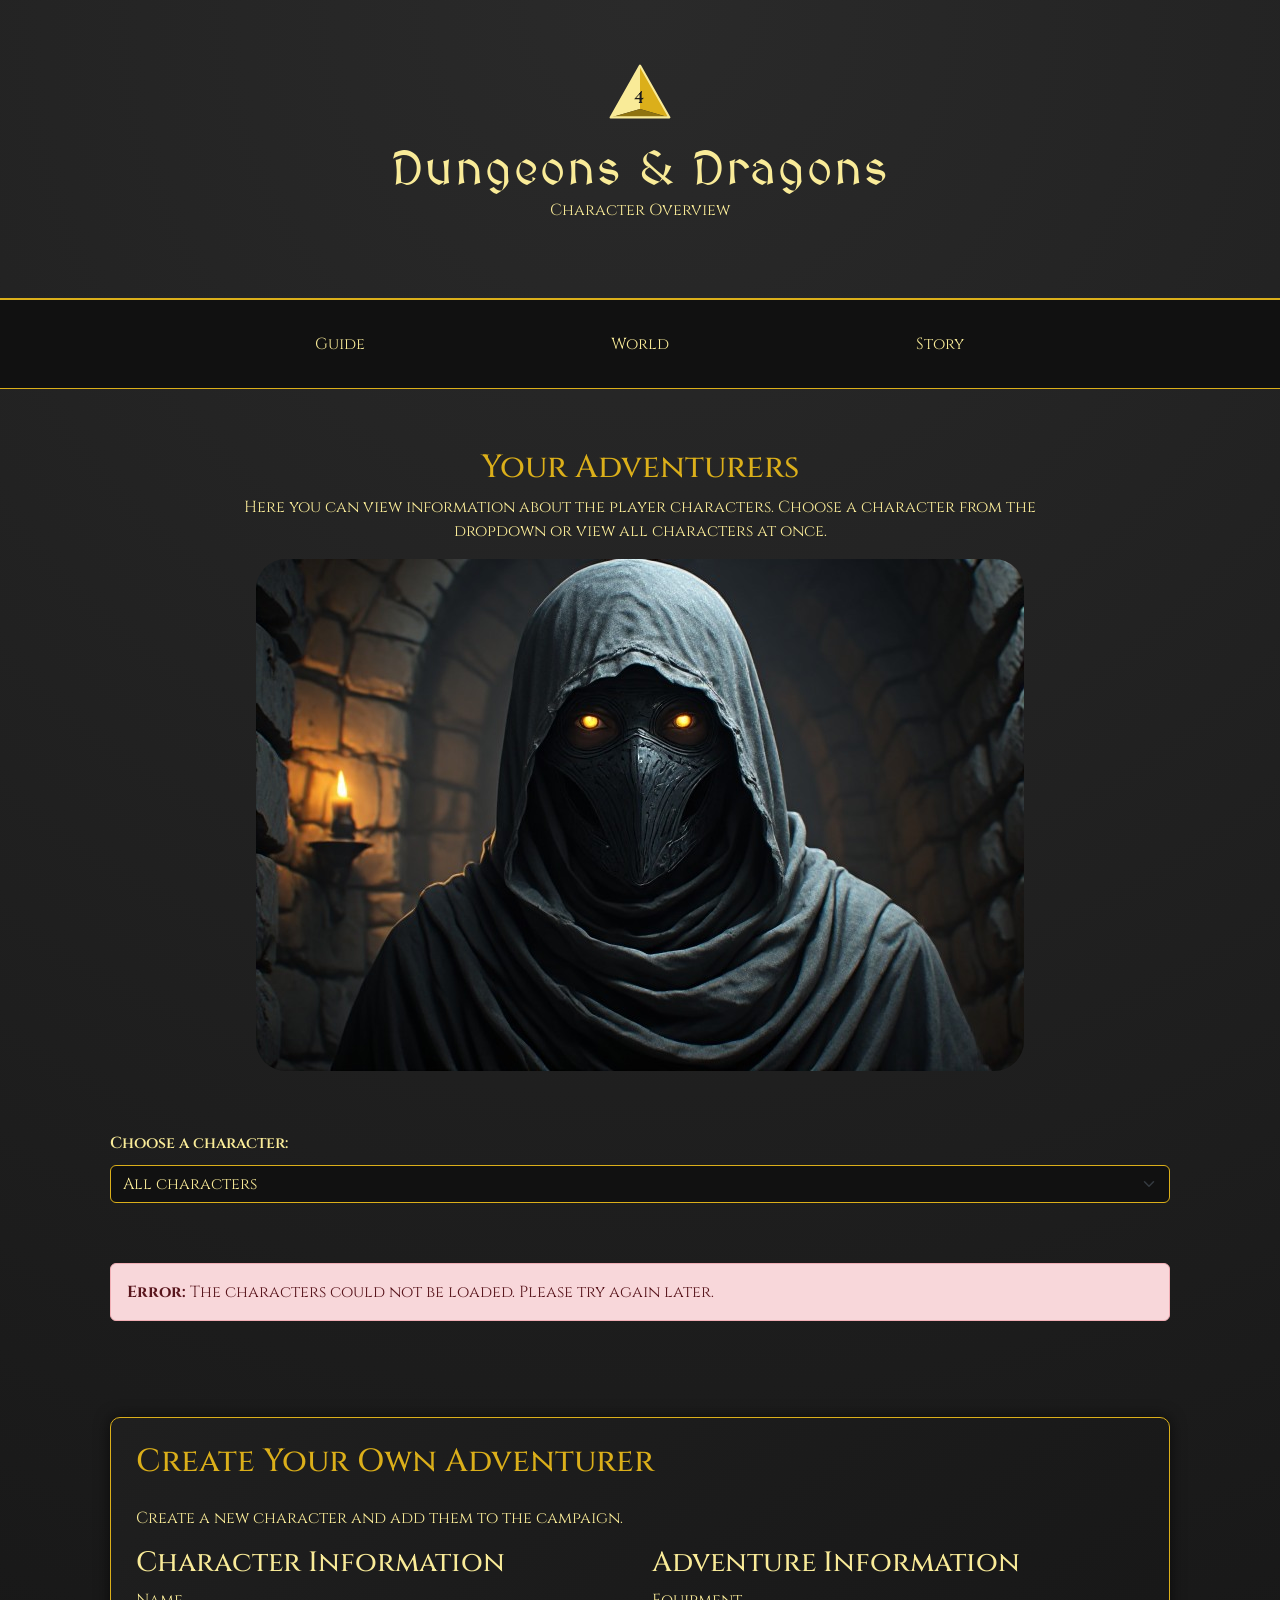
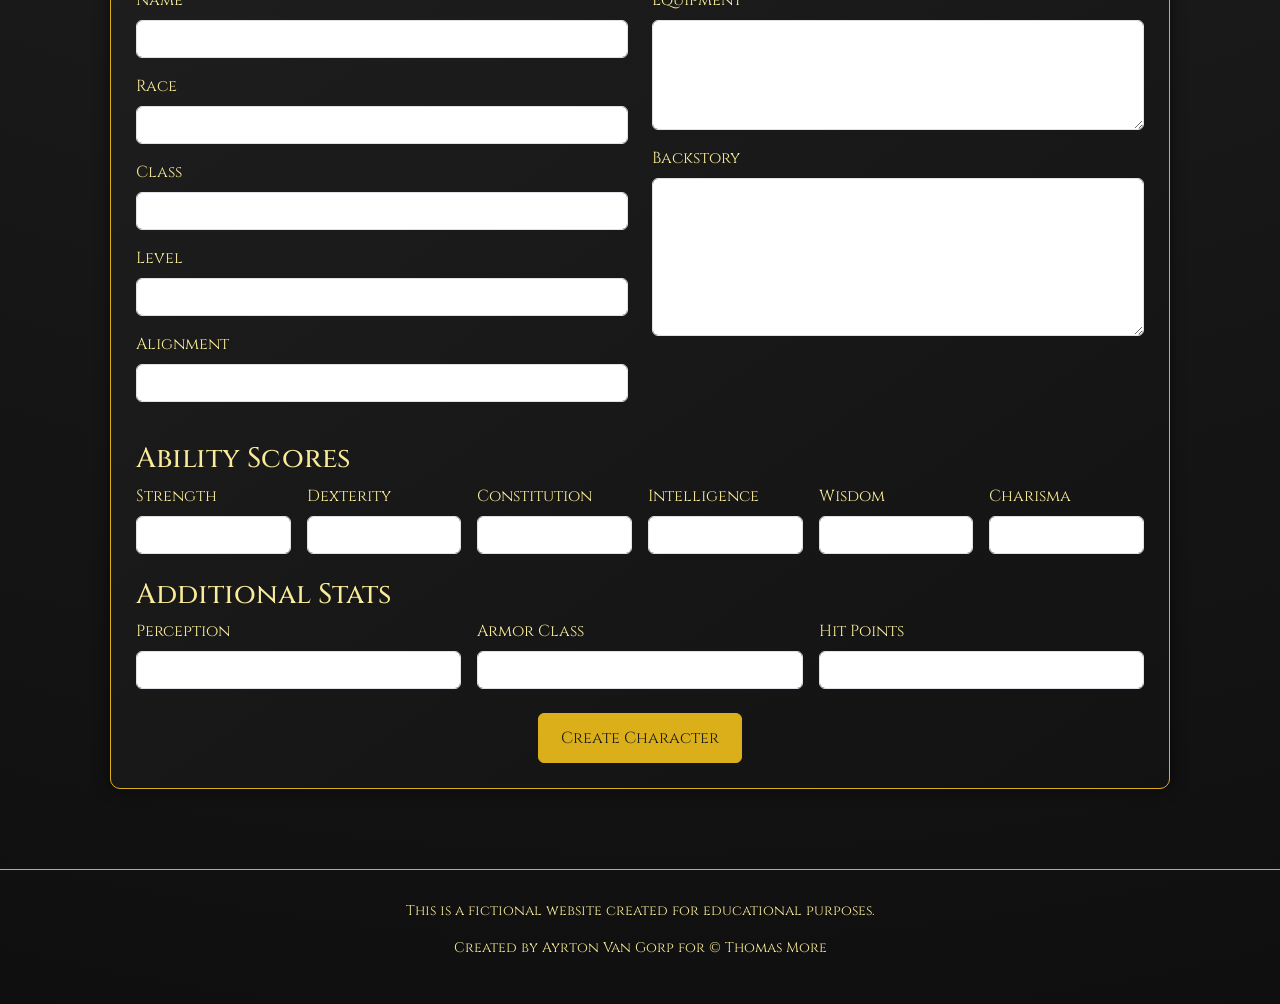
==== commit 0d7d2a23: "Javascript aangemaakt en de placeholders op de 2de pagina vervangen door javascript toepassingen" ====
--- a/Ayrton/student2page2.html
+++ b/Ayrton/student2page2.html
@@ -3,12 +3,12 @@
     Class: 1ITF04
     R-number: r1056967
 -->
+
 <html lang="en">
 
 <head>
     <meta charset="UTF-8">
     <meta name="viewport" content="width=device-width, initial-scale=1.0">
-
     <meta name="author" content="Ayrton Van Gorp">
     <meta name="description" content="Information about the player characters in the Dungeons & Dragons campaign">
 
@@ -71,11 +71,9 @@
             Dungeons & Dragons
         </a>
     </h1>
-
     <p>Character Overview</p>
 </header>
-<!-- Navigation -->
-<nav>
+<nav aria-label="Main navigation">
     <div class="navbar-menu">
         <div class="nav-item">
             <a class="nav-link">Guide</a>
@@ -84,8 +82,6 @@
                 <a href="../lyonn/student4page1.html">Mechanics</a>
             </div>
         </div>
-
-
         <div class="nav-item">
             <a class="nav-link">World</a>
             <div class="popover-menu">
@@ -111,8 +107,13 @@
             Here you can view information about the player characters.
             Choose a character from the dropdown or view all characters at once.
         </p>
-        <img src="Images/Cloaked_Figure.jpg" alt="Hooded Figure standing in a dungeon">
+        <img
+                src="Images/Cloaked_Figure.jpg"
+                alt="Hooded Figure standing in a dungeon"
+        >
     </section>
+
+    <!-- Character selector -->
     <section
             class="character-selector container"
             aria-label="Character selection"
@@ -124,285 +125,310 @@
                 id="character-select"
                 class="form-select"
         >
-            <option value="all">All characters</option>
-            <option value="arannis">Arannis Moonshadow</option>
-            <option value="lyra">Lyra Stormwind</option>
-            <option value="theron">Theron Ironhand</option>
+            <option value="all">
+                All characters
+            </option>
         </select>
     </section>
+
+    <!-- Characters loaded by JavaScript -->
     <section
             class="container"
             id="characters"
             aria-label="Player characters"
     >
-        <article
-                class="character card"
-                data-character="arannis"
-        >
+    </section>
+
+    <!-- Create character -->
+    <section
+            class="container"
+            aria-labelledby="create-character-title"
+    >
+        <div class="card">
             <div class="card-body">
-                <h2>Arannis Moonshadow</h2>
-                <div class="row g-4">
-                    <div class="col-12 col-lg-6">
-                        <h3>Character Information</h3>
-                        <table class="character-table">
-                            <tr>
-                                <th>Name</th>
-                                <td>Arannis Moonshadow</td>
-                            </tr>
-                            <tr>
-                                <th>Race</th>
-                                <td>High Elf</td>
-                            </tr>
-                            <tr>
-                                <th>Class</th>
-                                <td>Wizard</td>
-                            </tr>
-                            <tr>
-                                <th>Level</th>
-                                <td>5</td>
-                            </tr>
-                            <tr>
-                                <th>Background</th>
-                                <td>Sage</td>
-                            </tr>
-                            <tr>
-                                <th>Alignment</th>
-                                <td>Neutral Good</td>
-                            </tr>
-                        </table>
+                <h2 id="create-character-title">
+                    Create Your Own Adventurer
+                </h2>
+                <p>
+                    Create a new character and add them to the campaign.
+                </p>
+                <form id="character-form">
+                    <div class="row g-4">
+                        <div class="col-12 col-lg-6">
+                            <h3>Character Information</h3>
+                            <div class="mb-3">
+                                <label
+                                        for="character-name"
+                                        class="form-label"
+                                >
+                                    Name
+                                </label>
+                                <input
+                                        type="text"
+                                        id="character-name"
+                                        name="name"
+                                        class="form-control"
+                                        required
+                                >
+                            </div>
+                            <div class="mb-3">
+                                <label
+                                        for="character-race"
+                                        class="form-label"
+                                >
+                                    Race
+                                </label>
+                                <input
+                                        type="text"
+                                        id="character-race"
+                                        name="race"
+                                        class="form-control"
+                                        required
+                                >
+                            </div>
+                            <div class="mb-3">
+                                <label
+                                        for="character-class"
+                                        class="form-label"
+                                >
+                                    Class
+                                </label>
+                                <input
+                                        type="text"
+                                        id="character-class"
+                                        name="class"
+                                        class="form-control"
+                                        required
+                                >
+                            </div>
+                            <div class="mb-3">
+                                <label
+                                        for="character-level"
+                                        class="form-label"
+                                >
+                                    Level
+                                </label>
+                                <input
+                                        type="number"
+                                        id="character-level"
+                                        name="level"
+                                        class="form-control"
+                                        min="1"
+                                        required
+                                >
+                            </div>
+                            <div class="mb-3">
+                                <label
+                                        for="character-alignment"
+                                        class="form-label"
+                                >
+                                    Alignment
+                                </label>
+                                <input
+                                        type="text"
+                                        id="character-alignment"
+                                        name="alignment"
+                                        class="form-control"
+                                >
+                            </div>
+                        </div>
+                        <div class="col-12 col-lg-6">
+                            <h3>Adventure Information</h3>
+                            <div class="mb-3">
+                                <label
+                                        for="character-equipment"
+                                        class="form-label"
+                                >
+                                    Equipment
+                                </label>
+                                <textarea
+                                        id="character-equipment"
+                                        name="equipment"
+                                        class="form-control"
+                                        rows="4"
+                                ></textarea>
+                            </div>
+                            <div class="mb-3">
+                                <label
+                                        for="character-backstory"
+                                        class="form-label"
+                                >
+                                    Backstory
+                                </label>
+                                <textarea
+                                        id="character-backstory"
+                                        name="backstory"
+                                        class="form-control"
+                                        rows="6"
+                                ></textarea>
+                            </div>
+                        </div>
+                        <div class="col-12">
+                            <h3>Ability Scores</h3>
+                            <div class="row g-3">
+                                <div class="col-6 col-md-4 col-lg-2">
+                                    <label
+                                            for="strength"
+                                            class="form-label"
+                                    >
+                                        Strength
+                                    </label>
+                                    <input
+                                            type="number"
+                                            id="strength"
+                                            name="strength"
+                                            class="form-control"
+                                            min="1"
+                                            required
+                                    >
+                                </div>
+                                <div class="col-6 col-md-4 col-lg-2">
+                                    <label
+                                            for="dexterity"
+                                            class="form-label"
+                                    >
+                                        Dexterity
+                                    </label>
+                                    <input
+                                            type="number"
+                                            id="dexterity"
+                                            name="dexterity"
+                                            class="form-control"
+                                            min="1"
+                                            required
+                                    >
+                                </div>
+                                <div class="col-6 col-md-4 col-lg-2">
+                                    <label
+                                            for="constitution"
+                                            class="form-label"
+                                    >
+                                        Constitution
+                                    </label>
+                                    <input
+                                            type="number"
+                                            id="constitution"
+                                            name="constitution"
+                                            class="form-control"
+                                            min="1"
+                                            required
+                                    >
+                                </div>
+                                <div class="col-6 col-md-4 col-lg-2">
+                                    <label
+                                            for="intelligence"
+                                            class="form-label"
+                                    >
+                                        Intelligence
+                                    </label>
+                                    <input
+                                            type="number"
+                                            id="intelligence"
+                                            name="intelligence"
+                                            class="form-control"
+                                            min="1"
+                                            required
+                                    >
+                                </div>
+                                <div class="col-6 col-md-4 col-lg-2">
+                                    <label
+                                            for="wisdom"
+                                            class="form-label"
+                                    >
+                                        Wisdom
+                                    </label>
+                                    <input
+                                            type="number"
+                                            id="wisdom"
+                                            name="wisdom"
+                                            class="form-control"
+                                            min="1"
+                                            required
+                                    >
+                                </div>
+                                <div class="col-6 col-md-4 col-lg-2">
+                                    <label
+                                            for="charisma"
+                                            class="form-label"
+                                    >
+                                        Charisma
+                                    </label>
+                                    <input
+                                            type="number"
+                                            id="charisma"
+                                            name="charisma"
+                                            class="form-control"
+                                            min="1"
+                                            required
+                                    >
+                                </div>
+                            </div>
+                        </div>
+                        <div class="col-12">
+                            <h3>Additional Stats</h3>
+                            <div class="row g-3">
+                                <div class="col-12 col-md-4">
+                                    <label
+                                            for="perception"
+                                            class="form-label"
+                                    >
+                                        Perception
+                                    </label>
+                                    <input
+                                            type="number"
+                                            id="perception"
+                                            name="perception"
+                                            class="form-control"
+                                            min="1"
+                                            required
+                                    >
+                                </div>
+                                <div class="col-12 col-md-4">
+                                    <label
+                                            for="armor-class"
+                                            class="form-label"
+                                    >
+                                        Armor Class
+                                    </label>
+                                    <input
+                                            type="number"
+                                            id="armor-class"
+                                            name="armor_class"
+                                            class="form-control"
+                                            min="1"
+                                            required
+                                    >
+                                </div>
+                                <div class="col-12 col-md-4">
+                                    <label
+                                            for="hit-points"
+                                            class="form-label"
+                                    >
+                                        Hit Points
+                                    </label>
+                                    <input
+                                            type="number"
+                                            id="hit-points"
+                                            name="hit_points"
+                                            class="form-control"
+                                            min="1"
+                                            required
+                                    >
+                                </div>
+                            </div>
+                        </div>
+                        <div class="col-12 text-center">
+                            <button
+                                    type="submit"
+                                    class="btn"
+                            >
+                                Create Character
+                            </button>
+                        </div>
                     </div>
-                    <div class="col-12 col-lg-6">
-                        <h3>Ability Scores</h3>
-                        <table class="character-table">
-                            <tr>
-                                <th>Strength</th>
-                                <td>10</td>
-                            </tr>
-                            <tr>
-                                <th>Dexterity</th>
-                                <td>14</td>
-                            </tr>
-                            <tr>
-                                <th>Constitution</th>
-                                <td>12</td>
-                            </tr>
-                            <tr>
-                                <th>Intelligence</th>
-                                <td>18</td>
-                            </tr>
-                            <tr>
-                                <th>Wisdom</th>
-                                <td>13</td>
-                            </tr>
-                            <tr>
-                                <th>Charisma</th>
-                                <td>11</td>
-                            </tr>
-                        </table>
-                    </div>
-                    <div class="col-12 col-lg-6">
-                        <h3>Equipment</h3>
-                        <ul>
-                            <li>Spellbook</li>
-                            <li>Quarterstaff</li>
-                            <li>Component pouch</li>
-                            <li>Explorer's pack</li>
-                        </ul>
-                    </div>
-                    <div class="col-12 col-lg-6">
-                        <h3>Backstory</h3>
-                        <p>
-                            Arannis Moonshadow grew up in an ancient elven city devoted
-                            to knowledge and arcane study. From a young age he showed a
-                            strong talent for magic and spent most of his life studying
-                            forgotten spells and magical artifacts.
-                        </p>
-                        <p>
-                            Now he travels the world in search of lost knowledge,
-                            ancient ruins, and powerful magic that could change the
-                            fate of entire kingdoms.
-                        </p>
-                    </div>
-                </div>
+                </form>
             </div>
-        </article>
-        <article
-                class="character card"
-                data-character="lyra"
-        >
-            <div class="card-body">
-                <h2>Lyra Stormwind</h2>
-                <div class="row g-4">
-                    <div class="col-12 col-lg-6">
-                        <h3>Character Information</h3>
-                        <table class="character-table">
-                            <tr>
-                                <th>Name</th>
-                                <td>Lyra Stormwind</td>
-                            </tr>
-                            <tr>
-                                <th>Race</th>
-                                <td>Human</td>
-                            </tr>
-                            <tr>
-                                <th>Class</th>
-                                <td>Ranger</td>
-                            </tr>
-                            <tr>
-                                <th>Level</th>
-                                <td>4</td>
-                            </tr>
-                            <tr>
-                                <th>Background</th>
-                                <td>Outlander</td>
-                            </tr>
-                            <tr>
-                                <th>Alignment</th>
-                                <td>Chaotic Good</td>
-                            </tr>
-                        </table>
-                    </div>
-                    <div class="col-12 col-lg-6">
-                        <h3>Ability Scores</h3>
-                        <table class="character-table">
-                            <tr>
-                                <th>Strength</th>
-                                <td>13</td>
-                            </tr>
-                            <tr>
-                                <th>Dexterity</th>
-                                <td>17</td>
-                            </tr>
-                            <tr>
-                                <th>Constitution</th>
-                                <td>14</td>
-                            </tr>
-                            <tr>
-                                <th>Intelligence</th>
-                                <td>10</td>
-                            </tr>
-                            <tr>
-                                <th>Wisdom</th>
-                                <td>15</td>
-                            </tr>
-                            <tr>
-                                <th>Charisma</th>
-                                <td>12</td>
-                            </tr>
-                        </table>
-                    </div>
-                    <div class="col-12 col-lg-6">
-                        <h3>Equipment</h3>
-                        <ul>
-                            <li>Longbow</li>
-                            <li>Shortsword</li>
-                            <li>Explorer's pack</li>
-                            <li>Leather armor</li>
-                        </ul>
-                    </div>
-                    <div class="col-12 col-lg-6">
-                        <h3>Backstory</h3>
-                        <p>
-                            Lyra grew up travelling between small villages and forests.
-                            She learned to survive in the wilderness and became an
-                            experienced tracker.
-                        </p>
-                        <p>
-                            She now travels with adventurers while searching for a
-                            mysterious creature that has been appearing near her homeland.
-                        </p>
-                    </div>
-                </div>
-            </div>
-        </article>
-        <article
-                class="character card"
-                data-character="theron"
-        >
-            <div class="card-body">
-                <h2>Theron Ironhand</h2>
-                <div class="row g-4">
-                    <div class="col-12 col-lg-6">
-                        <h3>Character Information</h3>
-                        <table class="character-table">
-                            <tr>
-                                <th>Name</th>
-                                <td>Theron Ironhand</td>
-                            </tr>
-                            <tr>
-                                <th>Race</th>
-                                <td>Dwarf</td>
-                            </tr>
-                            <tr>
-                                <th>Class</th>
-                                <td>Fighter</td>
-                            </tr>
-                            <tr>
-                                <th>Level</th>
-                                <td>5</td>
-                            </tr>
-                            <tr>
-                                <th>Background</th>
-                                <td>Soldier</td>
-                            </tr>
-                            <tr>
-                                <th>Alignment</th>
-                                <td>Lawful Good</td>
-                            </tr>
-                        </table>
-                    </div>
-                    <div class="col-12 col-lg-6">
-                        <h3>Ability Scores</h3>
-                        <table class="character-table">
-                            <tr>
-                                <th>Strength</th>
-                                <td>18</td>
-                            </tr>
-                            <tr>
-                                <th>Dexterity</th>
-                                <td>12</td>
-                            </tr>
-                            <tr>
-                                <th>Constitution</th>
-                                <td>17</td>
-                            </tr>
-                            <tr>
-                                <th>Intelligence</th>
-                                <td>10</td>
-                            </tr>
-                            <tr>
-                                <th>Wisdom</th>
-                                <td>13</td>
-                            </tr>
-                            <tr>
-                                <th>Charisma</th>
-                                <td>9</td>
-                            </tr>
-                        </table>
-                    </div>
-                    <div class="col-12 col-lg-6">
-                        <h3>Equipment</h3>
-                        <ul>
-                            <li>Battleaxe</li>
-                            <li>Shield</li>
-                            <li>Chain mail</li>
-                            <li>Explorer's pack</li>
-                        </ul>
-                    </div>
-                    <div class="col-12 col-lg-6">
-                        <h3>Backstory</h3>
-                        <p>
-                            Theron served as a soldier in a dwarven stronghold before
-                            leaving his homeland to seek adventure.
-                        </p>
-                        <p>
-                            His experience in battle has made him a reliable protector
-                            of his companions and a skilled fighter.
-                        </p>
-                    </div>
-                </div>
-            </div>
-        </article>
+        </div>
     </section>
 </main>
 <footer>
@@ -418,30 +444,11 @@
     </p>
 </footer>
 
-<!-- Character filter -->
-<script>
-    const characterSelect = document.getElementById("character-select");
-    const characters = document.querySelectorAll(".character");
-
-    characterSelect.addEventListener("change", function () {
-
-        const selectedCharacter = this.value;
-
-        characters.forEach(function (character) {
-
-            if (
-                selectedCharacter === "all" ||
-                character.dataset.character === selectedCharacter
-            ) {
-                character.style.display = "";
-            } else {
-                character.style.display = "none";
-            }
-
-        });
-
-    });
-</script>
+<!-- Bootstrap JavaScript -->
+<script src="../common/js/bootstrap.bundle.min.js"></script>
+
+<!-- Project JavaScript -->
+<script src="./js/student2.js"></script>
 
 </body>
 </html>
--- a/Ayrton/css/student2.css
+++ b/Ayrton/css/student2.css
@@ -167,6 +167,8 @@
         }
 
         img {
+            max-width: 100%;
+            height: auto;
             border-radius: 30px;
         }
 
